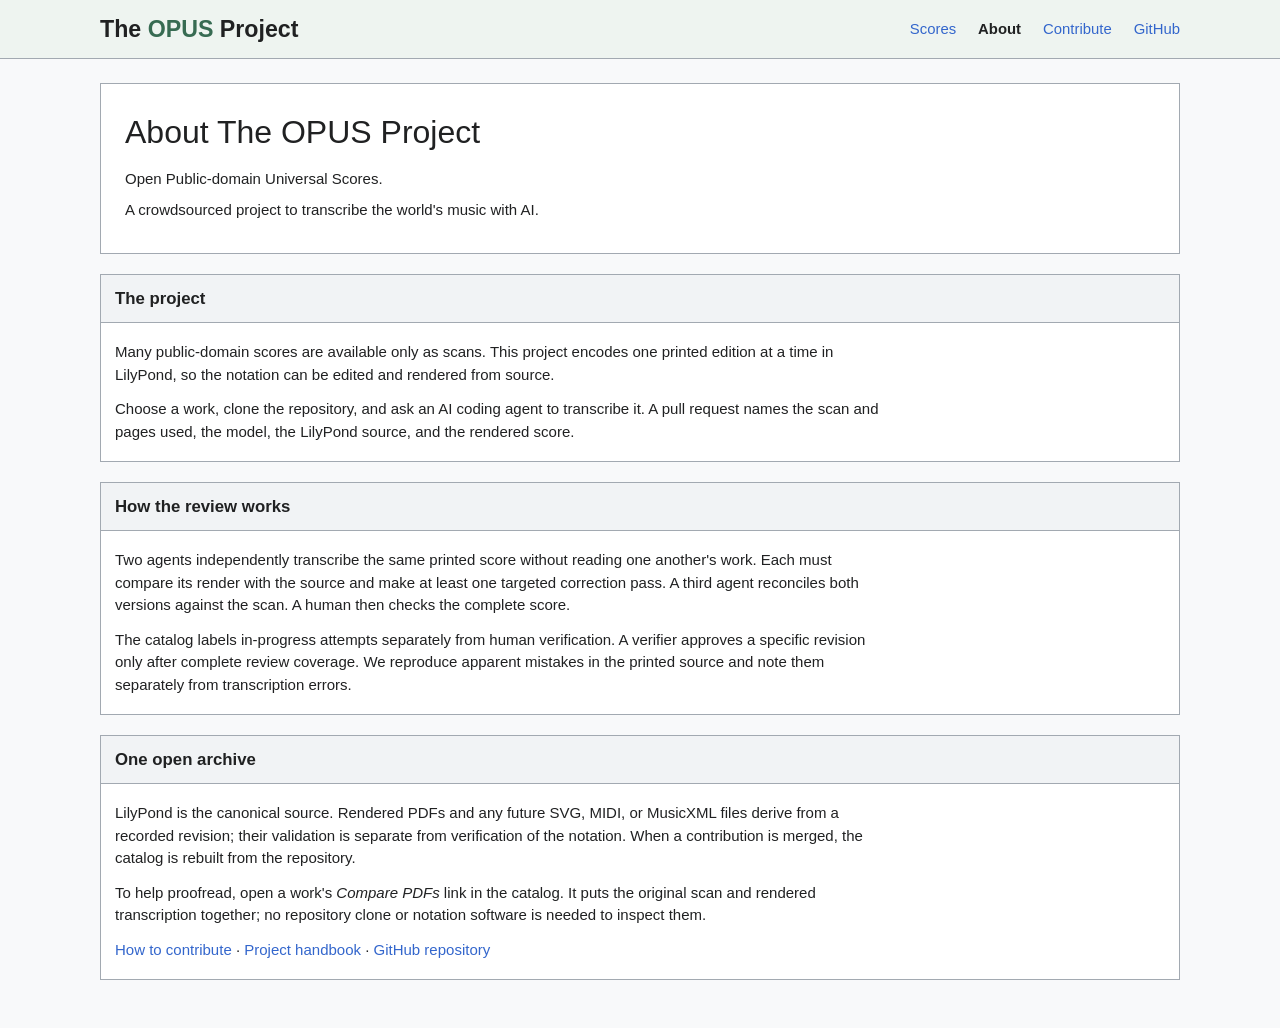
==== about.html @ 980a0db4 "Add three reconciled seed editions and launch proofreading catalog" ====
<!doctype html>
<html lang="en">
<head>
  <meta charset="utf-8">
  <meta name="viewport" content="width=device-width, initial-scale=1">
  <meta name="description" content="About The OPUS Project, a crowdsourced project to transcribe the world's music with AI.">
  <link rel="icon" href="favicon.svg" type="image/svg+xml">
  <title>About — The OPUS Project</title>
  <link rel="stylesheet" href="styles.css?v=5">
</head>
<body>
  <header class="site-header">
    <div class="header-inner">
      <a class="wordmark" href="./">The <span>OPUS</span> Project</a>
      <nav aria-label="Primary navigation">
        <a href="./#scores">Scores</a>
        <a href="about.html" aria-current="page">About</a>
        <a href="contribute.html">Contribute</a>
        <a href="https://github.com/dhruv9saini/the-opus-project">GitHub</a>
      </nav>
    </div>
  </header>

  <main>
    <section class="intro" aria-labelledby="page-title">
      <h1 id="page-title">About The OPUS Project</h1>
      <p>Open Public-domain Universal Scores.</p>
      <p>A crowdsourced project to transcribe the world's music with AI.</p>
    </section>

    <section class="panel" aria-labelledby="project-title">
      <div class="panel-heading"><h2 id="project-title">The project</h2></div>
      <div class="panel-body">
        <p>Many public-domain scores are available only as scans. This project encodes one printed edition at a time in LilyPond, so the notation can be edited and rendered from source.</p>
        <p>Choose a work, clone the repository, and ask an AI coding agent to transcribe it. A pull request names the scan and pages used, the model, the LilyPond source, and the rendered score.</p>
      </div>
    </section>

    <section class="panel" aria-labelledby="review-title">
      <div class="panel-heading"><h2 id="review-title">How the review works</h2></div>
      <div class="panel-body">
        <p>Two agents independently transcribe the same printed score without reading one another's work. Each must compare its render with the source and make at least one targeted correction pass. A third agent reconciles both versions against the scan. A human then checks the complete score.</p>
        <p>The catalog labels in-progress attempts separately from human verification. A verifier approves a specific revision only after complete review coverage. We reproduce apparent mistakes in the printed source and note them separately from transcription errors.</p>
      </div>
    </section>

    <section class="panel" aria-labelledby="archive-title">
      <div class="panel-heading"><h2 id="archive-title">One open archive</h2></div>
      <div class="panel-body">
        <p>LilyPond is the canonical source. Rendered PDFs and any future SVG, MIDI, or MusicXML files derive from a recorded revision; their validation is separate from verification of the notation. When a contribution is merged, the catalog is rebuilt from the repository.</p>
        <p>To help proofread, open a work's <em>Compare PDFs</em> link in the catalog. It puts the original scan and rendered transcription together; no repository clone or notation software is needed to inspect them.</p>
        <p><a href="contribute.html">How to contribute</a> · <a href="https://github.com/dhruv9saini/the-opus-project/blob/main/HANDBOOK.md">Project handbook</a> · <a href="https://github.com/dhruv9saini/the-opus-project">GitHub repository</a></p>
      </div>
    </section>
  </main>
</body>
</html>
---- styles.css ----
:root {
  color-scheme: light dark;
  --page: #f8f9fa;
  --surface: #fff;
  --surface-alt: #f1f3f5;
  --header: #eef4f0;
  --text: #202122;
  --muted: #54595d;
  --border: #a2a9b1;
  --link: #36c;
  --link-hover: #2a4b8d;
  --accent: #376b52;
  --code: #f8f9fa;
  font-family: Arial, Helvetica, sans-serif;
}

@media (prefers-color-scheme: dark) {
  :root {
    --page: #101214;
    --surface: #181a1d;
    --surface-alt: #222529;
    --header: #18201c;
    --text: #eaecf0;
    --muted: #b0b6bc;
    --border: #54595d;
    --link: #7aa7e8;
    --link-hover: #a9c8f4;
    --accent: #79a98d;
    --code: #111315;
  }
}

* { box-sizing: border-box; }
body { margin: 0; background: var(--page); color: var(--text); font: 15px/1.5 Arial, Helvetica, sans-serif; }
a { color: var(--link); text-decoration: none; }
a:hover { color: var(--link-hover); text-decoration: underline; }

.site-header { border-bottom: 1px solid var(--border); background: var(--header); }
.header-inner, main { width: min(1080px, calc(100% - 32px)); margin-inline: auto; }
.header-inner { display: flex; align-items: center; justify-content: space-between; min-height: 58px; }
.wordmark { color: var(--text); font-size: 1.45rem; font-weight: 700; }
.wordmark:hover { color: var(--text); text-decoration: none; }
.wordmark span { color: var(--accent); }
nav { display: flex; gap: 22px; font-size: 0.93rem; }
nav [aria-current="page"] { color: var(--text); font-weight: 700; }
main { padding: 24px 0 48px; }

.intro, .panel { border: 1px solid var(--border); background: var(--surface); }
.intro { margin-bottom: 20px; padding: 24px; }
.intro h1 { margin: 0 0 12px; font-size: 2rem; font-weight: 500; }
.intro p { max-width: 780px; margin: 8px 0; }
.panel { margin-top: 20px; }

.panel-heading {
  display: flex;
  align-items: center;
  justify-content: space-between;
  gap: 20px;
  min-height: 48px;
  padding: 7px 14px;
  border-bottom: 1px solid var(--border);
  background: var(--surface-alt);
}

.panel-heading h2 { margin: 0; font-size: 1.05rem; }
.search input { width: min(280px, 52vw); padding: 7px 9px; border: 1px solid var(--border); border-radius: 2px; background: var(--surface); color: var(--text); font: inherit; }
.search input:focus { outline: 2px solid var(--link); outline-offset: 1px; }

.catalog-summary { margin: 0; padding: 10px 14px; border-bottom: 1px solid var(--border); color: var(--muted); font-size: 0.88rem; }
.table-heading, .score-row {
  display: grid;
  grid-template-columns: minmax(0, 1fr) minmax(0, 1.4fr) minmax(90px, 0.55fr) 150px 230px;
  gap: 18px;
  align-items: center;
}
.table-heading { padding: 8px 14px; border-bottom: 1px solid var(--border); color: var(--muted); font-size: 0.78rem; font-weight: 700; }
.score-row { padding: 13px 14px; border-bottom: 1px solid var(--border); }
.score-row:last-child { border-bottom: 0; }
.score-row:hover { background: var(--surface-alt); }
.score-row p { margin: 0; }
.score-row > * { min-width: 0; }
.composer, .catalog-meta { color: var(--muted); }
.catalog-meta { font-size: 0.88rem; }
.badge { width: max-content; padding: 2px 6px; border: 1px solid var(--border); background: var(--surface-alt); color: var(--muted); font-size: 0.72rem; white-space: nowrap; }
.score-links { display: flex; gap: 12px; white-space: nowrap; }
.empty { margin: 0; padding: 18px 14px; color: var(--muted); }
.panel-body { max-width: 800px; padding: 18px 14px; }
.panel-body p { margin: 0 0 12px; }
.panel-body p:last-child { margin-bottom: 0; }
.report-link { display: inline-block; padding: 8px 12px; border: 1px solid var(--link); }
.revision { overflow-wrap: anywhere; font: 0.8rem/1.5 monospace; color: var(--muted); }
.prose ol { margin: 0 0 12px; padding-left: 24px; }
.prose li + li { margin-top: 7px; }
.command { margin: 14px 0; padding: 11px 12px; border: 1px solid var(--border); background: var(--code); overflow-x: auto; }
.command code { white-space: nowrap; }

.comparison-page main { width: min(1600px, calc(100% - 32px)); }
.compare-grid { display: grid; grid-template-columns: repeat(2, minmax(0, 1fr)); gap: 16px; }
.compare-panel { min-width: 0; border: 1px solid var(--border); background: var(--surface); }
.compare-panel h2 { margin: 0; padding: 10px 14px; border-bottom: 1px solid var(--border); background: var(--surface-alt); font-size: 1.05rem; }
.compare-panel p { margin: 0; padding: 10px 14px; }
.pdf-frame { display: block; width: 100%; height: min(78vh, 1000px); min-height: 520px; border: 0; border-top: 1px solid var(--border); background: var(--surface); }
.compare-grid[hidden], .panel[hidden] { display: none; }

.visually-hidden {
  position: absolute;
  width: 1px;
  height: 1px;
  padding: 0;
  margin: -1px;
  overflow: hidden;
  clip: rect(0, 0, 0, 0);
  white-space: nowrap;
  border: 0;
}

@media (max-width: 720px) {
  .header-inner { align-items: flex-start; padding: 12px 0; }
  nav { flex-direction: column; gap: 2px; text-align: right; }
  .table-heading { display: none; }
  .score-row { grid-template-columns: minmax(0, 1fr); gap: 7px; }
  .composer, .work, .catalog-meta, .badge, .score-links { grid-column: 1; }
  .catalog-meta { overflow-wrap: anywhere; }
  .score-links { flex-wrap: wrap; white-space: normal; margin-top: 5px; }
  .compare-grid { grid-template-columns: 1fr; }
  .pdf-frame { height: 70vh; }
}
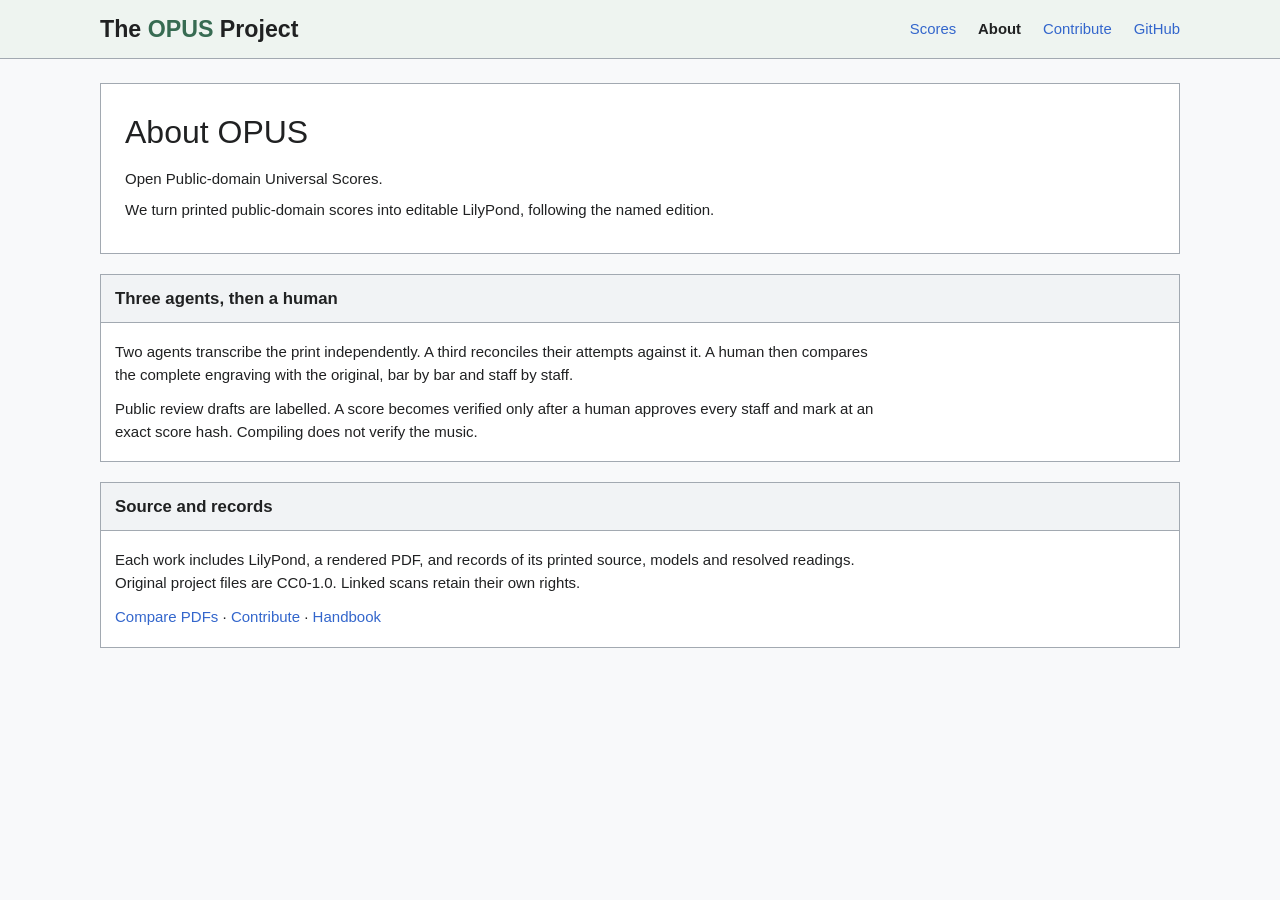
==== commit 3ffbecdf: "Shorten OPUS copy with Deft and require model configuration reports" ====
--- a/about.html
+++ b/about.html
@@ -3,10 +3,10 @@
 <head>
   <meta charset="utf-8">
   <meta name="viewport" content="width=device-width, initial-scale=1">
-  <meta name="description" content="About The OPUS Project, a crowdsourced project to transcribe the world's music with AI.">
+  <meta name="description" content="OPUS makes printed public-domain scores editable through independent agent transcription and human proofreading.">
   <link rel="icon" href="favicon.svg" type="image/svg+xml">
   <title>About — The OPUS Project</title>
-  <link rel="stylesheet" href="styles.css?v=5">
+  <link rel="stylesheet" href="styles.css?v=6">
 </head>
 <body>
   <header class="site-header">
@@ -16,40 +16,31 @@
         <a href="./#scores">Scores</a>
         <a href="about.html" aria-current="page">About</a>
         <a href="contribute.html">Contribute</a>
-        <a href="https://github.com/dhruv9saini/the-opus-project">GitHub</a>
+        <a href="https://github.com/the-opus-project/the-opus-project.github.io">GitHub</a>
       </nav>
     </div>
   </header>
 
   <main>
     <section class="intro" aria-labelledby="page-title">
-      <h1 id="page-title">About The OPUS Project</h1>
+      <h1 id="page-title">About OPUS</h1>
       <p>Open Public-domain Universal Scores.</p>
-      <p>A crowdsourced project to transcribe the world's music with AI.</p>
-    </section>
-
-    <section class="panel" aria-labelledby="project-title">
-      <div class="panel-heading"><h2 id="project-title">The project</h2></div>
-      <div class="panel-body">
-        <p>Many public-domain scores are available only as scans. This project encodes one printed edition at a time in LilyPond, so the notation can be edited and rendered from source.</p>
-        <p>Choose a work, clone the repository, and ask an AI coding agent to transcribe it. A pull request names the scan and pages used, the model, the LilyPond source, and the rendered score.</p>
-      </div>
+      <p>We turn printed public-domain scores into editable LilyPond, following the named edition.</p>
     </section>
 
     <section class="panel" aria-labelledby="review-title">
-      <div class="panel-heading"><h2 id="review-title">How the review works</h2></div>
+      <div class="panel-heading"><h2 id="review-title">Three agents, then a human</h2></div>
       <div class="panel-body">
-        <p>Two agents independently transcribe the same printed score without reading one another's work. Each must compare its render with the source and make at least one targeted correction pass. A third agent reconciles both versions against the scan. A human then checks the complete score.</p>
-        <p>The catalog labels in-progress attempts separately from human verification. A verifier approves a specific revision only after complete review coverage. We reproduce apparent mistakes in the printed source and note them separately from transcription errors.</p>
+        <p>Two agents transcribe the print independently. A third reconciles their attempts against it. A human then compares the complete engraving with the original, bar by bar and staff by staff.</p>
+        <p>Public review drafts are labelled. A score becomes verified only after a human approves every staff and mark at an exact score hash. Compiling does not verify the music.</p>
       </div>
     </section>
 
     <section class="panel" aria-labelledby="archive-title">
-      <div class="panel-heading"><h2 id="archive-title">One open archive</h2></div>
+      <div class="panel-heading"><h2 id="archive-title">Source and records</h2></div>
       <div class="panel-body">
-        <p>LilyPond is the canonical source. Rendered PDFs and any future SVG, MIDI, or MusicXML files derive from a recorded revision; their validation is separate from verification of the notation. When a contribution is merged, the catalog is rebuilt from the repository.</p>
-        <p>To help proofread, open a work's <em>Compare PDFs</em> link in the catalog. It puts the original scan and rendered transcription together; no repository clone or notation software is needed to inspect them.</p>
-        <p><a href="contribute.html">How to contribute</a> · <a href="https://github.com/dhruv9saini/the-opus-project/blob/main/HANDBOOK.md">Project handbook</a> · <a href="https://github.com/dhruv9saini/the-opus-project">GitHub repository</a></p>
+        <p>Each work includes LilyPond, a rendered PDF, and records of its printed source, models and resolved readings. Original project files are CC0-1.0. Linked scans retain their own rights.</p>
+        <p><a href="proofread.html">Compare PDFs</a> · <a href="contribute.html">Contribute</a> · <a href="https://github.com/the-opus-project/the-opus-project.github.io/blob/main/HANDBOOK.md">Handbook</a></p>
       </div>
     </section>
   </main>
--- a/styles.css
+++ b/styles.css
@@ -49,6 +49,7 @@
 .intro { margin-bottom: 20px; padding: 24px; }
 .intro h1 { margin: 0 0 12px; font-size: 2rem; font-weight: 500; }
 .intro p { max-width: 780px; margin: 8px 0; }
+.review-banner { margin: 0 0 20px; padding: 12px 14px; border: 1px solid var(--border); background: var(--surface-alt); }
 .panel { margin-top: 20px; }
 
 .panel-heading {
